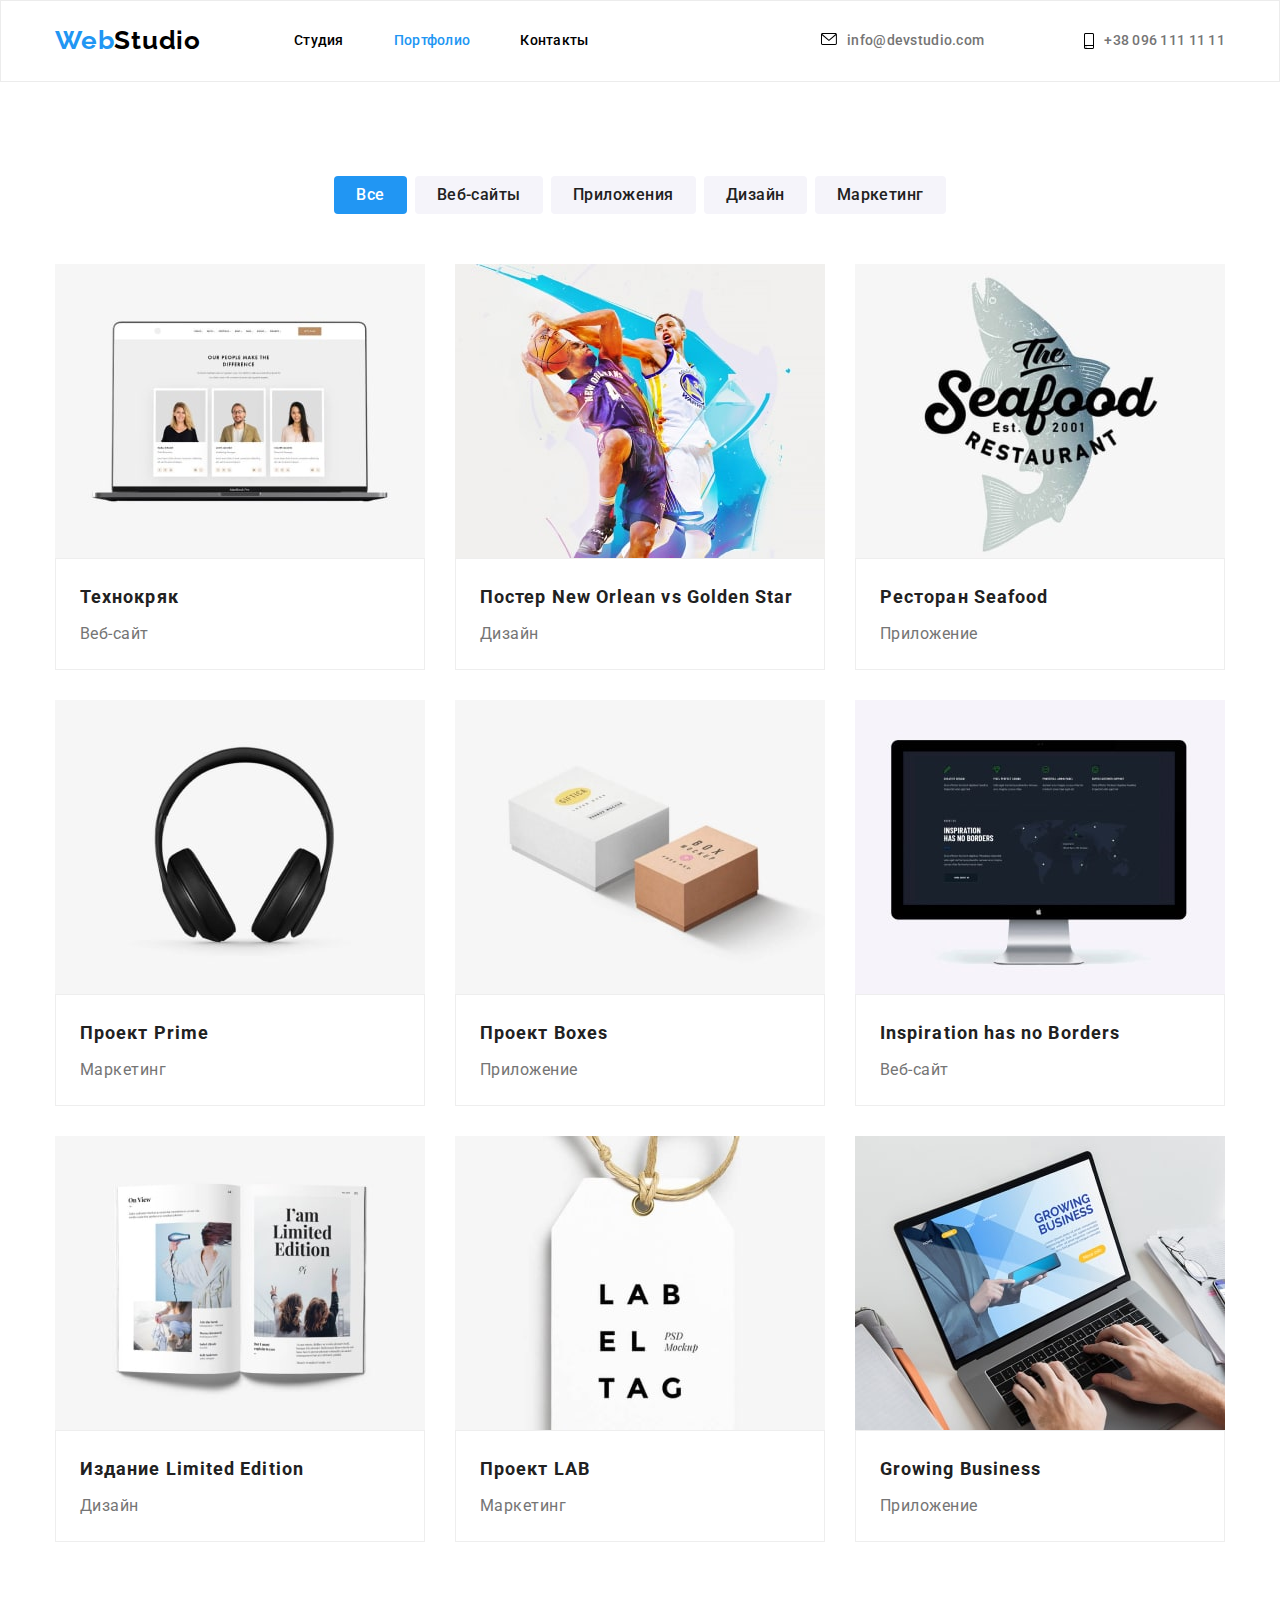
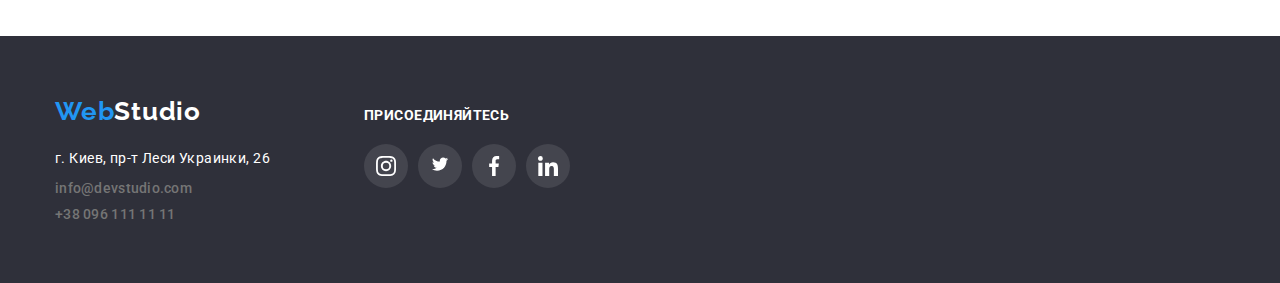
==== portfolio.html @ 5e7310dd "добавлено модальное окно" ====
<!DOCTYPE html>
<html lang="ru">
  <head>
    <meta charset="UTF-8" />
    <meta http-equiv="X-UA-Compatible" content="IE=edge" />
    <meta name="viewport" content="width=device-width, initial-scale=1.0" />
    <title>Document</title>
    <link rel="preconnect" href="https://fonts.googleapis.com" />
    <link rel="preconnect" href="https://fonts.gstatic.com" crossorigin />
    <link
      href="https://fonts.googleapis.com/css2?family=Raleway:wght@400;700&family=Roboto:wght@400;500;700;900&display=swap"
      rel="stylesheet"
    />
    <link rel="stylesheet" href="https://cdnjs.cloudflare.com/ajax/libs/modern-normalize/1.1.0/modern-normalize.min.css"
    />
    <link rel="stylesheet" href="./css/styles.css" />
  </head>

  <body>
    <header class="page-header">
      <div class="container">
        <div class="container-feature">
        <nav class="site-nav">
          <a href="./index.html" lang="en" class="logo link"
            >Web<span class="logo-color">Studio</span></a
          >
          <ul class="list nav-list">
            <li class="nav-item">
              <a href="./index.html" class="nav-link link">Студия</a>
            </li>
            <li class="nav-item">
              <a href="./portfolio.html" class="nav-link link current"
                >Портфолио</a
              >
            </li>
            <li class="nav-item">
              <a href="" class="nav-link link">Контакты</a>
            </li>
          </ul>
        </nav>
        <ul class="site-contacts list">
          <li class="contacts-item">
            <a href="mailto:info@devstudio.com" class="contacts-link link"> <svg class="contacts-icon-letter " width="16"
                height="12">
                <use href=./images/svg/sprite.svg#icon-envelope></use>
              </svg>info@devstudio.com</a>
          </li>
          <li class="contacts-item">
            <a href="tel:+380961111111" class="contacts-link link"> <svg class="contacts-icon-tel" width="10" height="16">
                <use href=./images/svg/sprite.svg#icon-smartphone></use>
              </svg>+38 096 111 11 11</a>
          </li>
        </ul>
      </div>
      </div>
    </header>
    <main>
    <section class="projects-section section">
        <div class="container">
          <h1 class="hero-title hidden-title">Примеры работ</h1>
          <ul class="filter list">
            <li class="filter-list-item">
              <button type="button" class="hero-button filter-button  current">Все</button>
            </li>
            <li class="filter-list-item">
              <button type="button" class="hero-button filter-button">Веб-сайты</button>
            </li>
            <li class="filter-list-item">
              <button type="button" class="hero-button filter-button">Приложения</button>
            </li>
            <li class="filter-list-item">
              <button type="button" class="hero-button filter-button">Дизайн</button>
            </li>
            <li class="filter-list-item">
              <button type="button" class="hero-button filter-button">Маркетинг</button>
            </li>
          </ul>
          <ul class="list projects-list">
            <li class="projects-item">
                <a href="" class="projects-item-link link">
                    <img
                        src="./images/projects/project-1.jpg"
                        alt="Технокряк"
                        width="370"
                        height="294"
                    />
                    <div class="project-item-description">
                        <h2 class="projects-title">Технокряк</h2>
                        <p class="projects-type">Веб-сайт</p>
                    </div>
                  </a>
            </li>
            <li class="projects-item">
                <a href="" class="projects-item-link link">
                    <img
                    src="./images/projects/project-2.jpg"
                    alt="Постер New Orlean vs Golden Star"
                    width="370"
                    height="294"
                />
                    <div class="project-item-description">
                        <h2 class="projects-title">Постер New Orlean vs Golden Star</h2>
                        <p class="projects-type">Дизайн</p>
                    </div>
                </a>
            </li>
            <li class="projects-item">
                <a href="" class="projects-item-link link">
                    <img
                    src="./images/projects/project-3.jpg"
                    alt="Ресторан Seafood"
                    width="370"
                    height="294"
                />
                    <div class="project-item-description">
                        <h2 class="projects-title">Ресторан Seafood</h2>
                        <p class="projects-type">Приложение</p>
                    </div>
                  </a>
            </li>
            <li class="projects-item">
                <a href="" class="projects-item-link link">
                    <img
                        src="./images/projects/project-4.jpg"
                        alt="Проект Prime"
                        width="370"
                        height="294"
                    />
                    <div class="project-item-description">
                        <h2 class="projects-title">Проект Prime</h2>
                        <p class="projects-type">Маркетинг</p>
                    </div>
                  </a>
            </li>
            <li class="projects-item">
                <a href="" class="projects-item-link link">
                    <img
                        src="./images/projects/project-5.jpg"
                        alt="Проект Boxes"
                        width="370"
                        height="294"
                    />
                    <div class="project-item-description">
                        <h2 class="projects-title">Проект Boxes</h2>
                        <p class="projects-type">Приложение</p>
                    </div>    
                  </a>
            </li>
            <li class="projects-item">
                <a href="" class="projects-item-link link">
                    <img
                        src="./images/projects/project-6.jpg"
                        alt="Inspiration has no Borders"
                        width="370"
                        height="294"
                    />
                    <div class="project-item-description">
                        <h2 class="projects-title">Inspiration has no Borders</h2>
                        <p class="projects-type">Веб-сайт</p>
                    </div>
                  </a>
            </li>
            <li class="projects-item">
                <a href="" class="projects-item-link link">
                    <img
                        src="./images/projects/project-7.jpg"
                        alt="Издание Limited Edition"
                        width="370"
                        height="294"
                    />
                    <div class="project-item-description">
                        <h2 class="projects-title">Издание Limited Edition</h2>
                        <p class="projects-type">Дизайн</p>
                    </div>
                  </a>
            </li>
            <li class="projects-item">
                <a href="" class="projects-item-link link">
                    <img
                        src="./images/projects/project-8.jpg"
                        alt="Проект LAB"
                        width="370"
                        height="294"
                    />
                    <div class="project-item-description">
                        <h2 class="projects-title">Проект LAB</h2>
                        <p class="projects-type">Маркетинг</p>
                    </div>
                  </a>
            </li>
            <li class="projects-item">
                <a href="" class="projects-item-link link">
                    <img
                        src="./images/projects/project-9.jpg"
                        alt="Growing Business"
                        width="370"
                        height="294"
                    />
                    <div class="project-item-description">
                        <h2 class="projects-title">Growing Business</h2>
                        <p class="projects-type">Приложение</p>
                    </div>    
                  </a>
            </li>
        </ul>
        </div>
        </section>
    </main>
    <footer class="page-footer">
      <div class="container">
        <div class="footer-content">
          <div class="contact-information">
            <a href="./index.html" lang="en" class="logo link">Web<span class="logo-color">Studio</span></a>
            <address class="adr">
              <p class="adr-text">г. Киев, пр-т Леси Украинки, 26</p>
            </address>
            <ul class="site-contacts list">
              <li class="contacts-item">
                <a href="mailto:info@devstudio.com" class="contacts-link link"> info@devstudio.com</a>
              </li>
              <li class="contacts-item">
                <a href="tel:+380961111111" class="contacts-link link">+38 096 111 11 11</a>
              </li>
            </ul>
          </div>
          <div class="subscribe">
            <p class="subscribe-text">присоединяйтесь</p>
            <ul class="sosial-links">
              <li class="list sosial-item">
                <a href="" class="link sosial-link"> <svg class="sosial-icon" width="20" height="20">
                    <use href=./images/svg/sprite.svg#icon-instagram></use>
                  </svg></a>
              </li>
              <li class="list sosial-item">
                <a href="" class="link sosial-link"> <svg class="sosial-icon" width="20" height="16.25">
                    <use href=./images/svg/sprite.svg#icon-twitter></use>
                  </svg></a>
              </li>
              <li class="list sosial-item">
                <a href="" class="link sosial-link"> <svg class="sosial-icon" width="20" height="20">
                    <use href=./images/svg/sprite.svg#icon-facebook></use>
                  </svg></a>
              </li>
              <li class="list sosial-item">
                <a href="" class="link sosial-link"> <svg class="sosial-icon" width="20" height="20">
                    <use href=./images/svg/sprite.svg#icon-linkedin></use>
                  </svg></a>
              </li>
            </ul>
          </div>
        </div>
      </div>
    </footer>
  </body>
</html>
---- css/styles.css ----
:root {
  --main-title-color: #ffffff;
  --secondary-title-color: #212121;
  --main-text-color: #757575;
  --secondary-text-color: #ffffff;
  --third-text-color: #000000;
  --accent-color: #2196f3;
  --main-background-color: #ffffff;
  --secondary-background-color: #f5f4fa;
  --third-background-color: #2f303a;
}

body {
  background-color: var(--main-background-color);
  color: var(--main-text-color);
  font-family: "Roboto", sans-serif;
  font-size: 14px;
}
/*Утилиты*/
.list {
  padding: 0px;
  margin: 0px;

  list-style-type: none;
}
h1,
h2,
h3,
p {
  margin: 0px;
}

img {
  display: block;
  max-width: 100%;
  height: auto;
}

/*----------Index html-----------*/
.hidden-title {
  visibility: hidden;
  position: absolute;
  clip: rect(0 0 0 0);
  width: 1px;
  height: 1px;
  margin: -1px;
  padding: 0;
  overflow: hidden;
  border: 0;
}
.nav-link:hover,
.contacts-link:hover,
.nav-link:focus,
.contacts-link:focus {
  color: var(--accent-color);
  fill: #2196f3;
}
.logo {
  margin-right: 93px;
  padding-top: 24px;
  padding-bottom: 25px;

  font-weight: 700;
  font-size: 26px;
  line-height: 1.19;
  letter-spacing: 0.03em;
  color: var(--accent-color);
  font-family: "Raleway", sans-serif;
}
.logo-color {
  color: var(--third-text-color);
}

.link {
  text-decoration: none;
  display: block;
}

.page-header .contacts-link {
  padding-top: 32px;
  padding-bottom: 32px;
}

.page-footer .contacts-link {
  display: inline-block;
}

.contacts-link {
  color: var(--main-text-color);
  font-weight: 500;
  /*font-size: 14px;*/
  line-height: 1.14;
  letter-spacing: 0.02em;
  font-style: normal;
}

/*----------HERO Section------------*/
.hero-section {
  /*outline: 1px solid red;*/
  text-align: center;
  padding-bottom: 200px;
  padding-top: 200px;
  background-color: var(--third-background-color);
}

.overlay {
  max-width: 1600px;
  height: 600px;
  margin-left: auto;
  margin-right: auto;
  background-image: linear-gradient(
      to right,
      rgba(47, 48, 58, 0.4),
      rgba(47, 48, 58, 0.4)
    ),
    url(../images/hero/hero-bg.jpg);
  background-repeat: no-repeat;
  background-position: center;
  background-size: cover;
}

/*----Модальное окно-----*/

.backdrop {
  position: fixed;
  left: 0;
  top: 0;

  width: 100%;
  height: 100%;

  background: rgba(0, 0, 0, 0.2);
}

.backdrop.is-hidden {
  opacity: 0;
  pointer-events: none;
}

.modal {
  position: absolute;
  top: 50%;
  left: 50%;
  transform: translate(-50%, -50%);

  min-width: 528px;
  min-height: 581px;
  border-radius: 4px;

  background-color: var(--main-background-color);
}
.button-modal-close {
  position: absolute;
  width: 30px;
  height: 30px;
  border-radius: 50%;
  border: 1px solid rgba(0, 0, 0, 0.1);
  padding: 5px;
  top: 8px;
  right: 8px;
}

.modal-close-icon {
  width: 18px;
  height: 18px;
}

.page-header {
  background-color: var(--main-background-color);
  border: 1px solid #ececec;
}
.hero-title {
  margin-bottom: 30px;
  width: 696px;
  margin-left: auto;
  margin-right: auto;
  text-align: center;

  font-weight: 900;
  font-size: 44px;
  line-height: 1.36;
  letter-spacing: 0.06em;
  text-transform: uppercase;
  color: var(--main-title-color);
}
.hero-button {
  /*margin-bottom: 200px;*/
  font-weight: 500;
  font-size: 16px;
  line-height: 1.62;
  text-align: center;
  letter-spacing: 0.03em;
  color: var(--secondary-title-color);
  background-color: var(--secondary-background-color);
  border: none;
  border-radius: 4px;
  cursor: pointer;
}

.main-button:hover,
.main-button:focus {
  box-shadow: 0 10px 10px rgba(0, 0, 0, 0.22);
}

.hero-button:focus,
.hero-button:hover {
  color: var(--secondary-text-color);
  background-color: var(--accent-color);
}

.works-section,
.key-text-section {
  background-color: var(--main-background-color);
}
.background-icon {
  width: 270px;
  height: 120px;
  background-color: var(--secondary-background-color);
  margin-bottom: 30px;
  background-repeat: no-repeat;
  background-position: 50% 50%;
  background-size: 65, 32px 70px;
}
.antenna {
  background-image: url(../images/svg/antenna.svg);
}
.clock {
  background-image: url(../images/svg/clock.svg);
}
.diagram {
  background-image: url(../images/svg/diagram.svg);
}
.astronaut {
  background-image: url(../images/svg/astronaut.svg);
}

.works-section {
  padding-bottom: 94px;
}

.works-title,
.team-title,
.clients-title {
  font-weight: 700;
  font-size: 36px;
  line-height: 1.16;
  text-align: center;
  letter-spacing: 0.03em;
  color: var(--secondary-title-color);
}

.features {
  margin-bottom: 10px;

  font-weight: 700;
  /*font-size: 14px;*/
  line-height: 1.14;
  letter-spacing: 0.03em;
  text-transform: uppercase;
  color: var(--secondary-title-color);
}
.features-text {
  /*font-size: 14px;*/
  line-height: 1.71;
  letter-spacing: 0.03em;
  color: var(--main-text-color);
}
.team-member {
  font-weight: 500;
  font-size: 16px;
  line-height: 1.19;
  text-align: center;
  letter-spacing: 0.03em;
  color: var(--secondary-title-color);
}
.team-profession {
  font-size: 16px;
  line-height: 1.19;
  text-align: center;
  letter-spacing: 0.03em;
  color: var(--main-text-color);
}
.team-item-description {
  margin-bottom: 16px;
}
.team-section {
  background-color: var(--secondary-background-color);
}
/*--------------Footer-----------------*/
.adr-text {
  /*font-size: 14px;*/
  line-height: 1.71;
  letter-spacing: 0.03em;
  color: var(--secondary-text-color);
  font-style: normal;
}
.page-footer {
  background-color: var(--third-background-color);
  padding-top: 60px;
  padding-bottom: 60px;
}
/*------------Portfolio--------------*/
.projects-section {
  background-color: var(--main-background-color);
}
.projects-title {
  font-weight: 700;
  font-size: 18px;
  line-height: 2;
  letter-spacing: 0.06em;
  color: var(--secondary-title-color);
}
.projects-type {
  font-size: 16px;
  line-height: 1.88;
  letter-spacing: 0.03em;
  color: var(--main-text-color);
}
.filter .hero-button.current {
  color: var(--secondary-text-color);
  background-color: var(--accent-color);
}
.site-nav .nav-link.current {
  color: var(--accent-color);
}
.page-footer .logo-color {
  color: var(--main-title-color);
}

.site-nav {
  display: flex;
  align-items: center;
  justify-content: center;
}
.key-text-list {
  display: flex;
}
.team-list {
  display: flex;
}

.works-list {
  display: flex;
}
.works-list-item:not(:last-child) {
  margin-right: 30px;
}
.filter {
  display: flex;
  justify-content: center;
  margin-bottom: 50px;
}
.filter-list-item:not(:last-child) {
  margin-right: 8px;
}
.projects-list {
  display: flex;
  flex-wrap: wrap;
  /*padding: 0px;
  margin: 0px;*/
  margin-left: -30px;
  margin-top: -30px;
}

.projects-item {
  flex-basis: calc(100% / 3 - 30px);
  margin-left: 30px;
  margin-top: 30px;
}
/*.projects-item:nth-child(3n) {
  margin-right: 0px;
}*/

.nav-list {
  display: flex;
  margin-bottom: 0px;
  margin-top: 0px;
  margin-left: 0px;
  padding-left: 0px;
}
.nav-item:not(:last-child) {
  margin-right: 50px;
}
nav-item {
  display: flex;
}

.nav-link {
  padding-top: 32px;
  padding-bottom: 32px;

  font-weight: 500;
  /*font-size: 14px;*/
  line-height: 1.14;
  letter-spacing: 0.02em;
  color: var(--third-text-color);
}
.container {
  width: 1200px;
  padding-left: 15px;
  padding-right: 15px;
  margin: 0 auto;

  /*background-color: turquoise;*/
  /*outline: 1px solid tomato;*/
}
.container-feature {
  display: flex;
  align-items: center;
  justify-content: center;
}

.site-contacts {
  display: flex;
  margin-left: auto;
  padding-left: 0px;
}
.page-header .contacts-item:not(:last-child) {
  margin-right: 50px;
}

.page-header .site-contacts .contacts-item + .contacts-item {
  margin-left: 50px;
}

.main-button {
  color: var(--secondary-text-color);
  background-color: var(--accent-color);
  padding: 10px 32px;
  text-align: center;
  display: inlne-block;
}
.filter-button {
  padding: 6px 22px;
}
.key-text-item:not(:last-child) {
  margin-right: 30px;
}
.key-text-item {
  width: 270px;
}

.key-text-section {
  display: flex;
  align-items: center;
  justify-content: center;
}
.works-title {
  margin-bottom: 50px;
}

.team-title {
  margin-bottom: 50px;
}
.team-foto {
  margin-bottom: 30px;
}
.team-member {
  margin-bottom: 10px;
}

/*.projects-item:nth-child(-n + 3) {
  margin-bottom: 30px;
}*/

.page-footer .adr-text {
  display: block;
  margin-bottom: 9px;
}
.page-footer .site-contacts {
  display: inline-block;
}
.page-footer .logo {
  display: block;
  padding-top: 0px;
  padding-bottom: 0px;
  margin-bottom: 20px;
}

.page-footer .contacts-item:not(:last-child) {
  margin-bottom: 9px;
}

/*Portfolio*/

.project-item-description {
  padding: 20px 24px;
  border: 1px solid #eeeeee;
}

.projects-item-link:focus,
.projects-item-link:hover {
  box-shadow: 0px 4px 4px rgba(0, 0, 0, 0.25);
}

.projects-title {
  margin-bottom: 4px;
}
.team-item {
  margin-bottom: 30px;
  background-color: var(--main-background-color);
  box-shadow: 0px 1px 3px rgba(0, 0, 0, 0.12), 0px 1px 1px rgba(0, 0, 0, 0.14),
    0px 2px 1px rgba(0, 0, 0, 0.2);
  border: 0px solid #ffffff;
  border-bottom-right-radius: 4px;
  border-bottom-left-radius: 4px;
}
.team-item:not(:last-child) {
  margin-right: 30px;
}

.section {
  padding-top: 94px;
  padding-bottom: 94px;
}

.contacts-icon-tel {
  margin-right: 10px;
  vertical-align: middle;
}

.contacts-icon-letter {
  margin-right: 10px;
  vertical-align: baseline;
}

.contacts-icon-letter:focus,
.contacts-icon-letter:hover,
.contacts-icon-tel:focus,
.contacts-icon-tel:hover {
  fill: #2196f3;
}

.contacts-item:focus,
.contacts-item:hover {
  fill: #2196f3;
}

.sosial-links {
  display: flex;
  margin-bottom: 30px;
  margin-left: 32px;
  margin-right: 32px;
  padding: 0;
}

.sosial-link {
  width: 44px;
  height: 44px;
  padding: 0;
  border: none;
  fill: #afb1b8;
  border-radius: 50%;
  padding: 12px 12px;
}
.sosial-link:hover,
.sosial-link:focus {
  fill: #ffffff;
  background-color: #2196f3;
}

.sosial-item:not(:last-child) {
  margin-right: 10px;
}
.clients-title {
  margin-bottom: 50px;
}
.clients-list {
  display: flex;
  margin-left: auto;
  margin-right: auto;
  padding: 0;
}
.clients-item:not(:last-child) {
  margin-right: 30px;
}

.clients-link {
  width: 170px;
  height: 92px;
  border: 1px solid #afb1b8;
  border-radius: 4px;
}

.clients-icon {
  fill: #afb1b8;
  margin: 16px 32px;
}
.clients-link:hover,
.clients-link:focus {
  border: 1px solid #2196f3;
  border-radius: 4px;
}
.clients-item:hover .clients-icon,
.clients-link:focus .clients-icon {
  fill: #2196f3;
}

.subscribe-text {
  text-transform: uppercase;
  font-weight: bold;
  font-style: normal;
  line-height: 1.14;
  letter-spacing: 0.03em;
  text-transform: uppercase;
  color: var(--secondary-text-color);
  margin-bottom: 20px;
}

.footer-content {
  display: flex;
  align-items: baseline;
}
.contact-information {
  margin-right: 70px;
}

.page-footer .sosial-links {
  margin: 0;
}

.page-footer .sosial-link {
  fill: #ffffff;
  background-color: rgba(255, 255, 255, 0.1);
}

.page-footer .sosial-link:hover,
.page-footer .sosial-link:focus {
  fill: #ffffff;
  background-color: #2196f3;
}
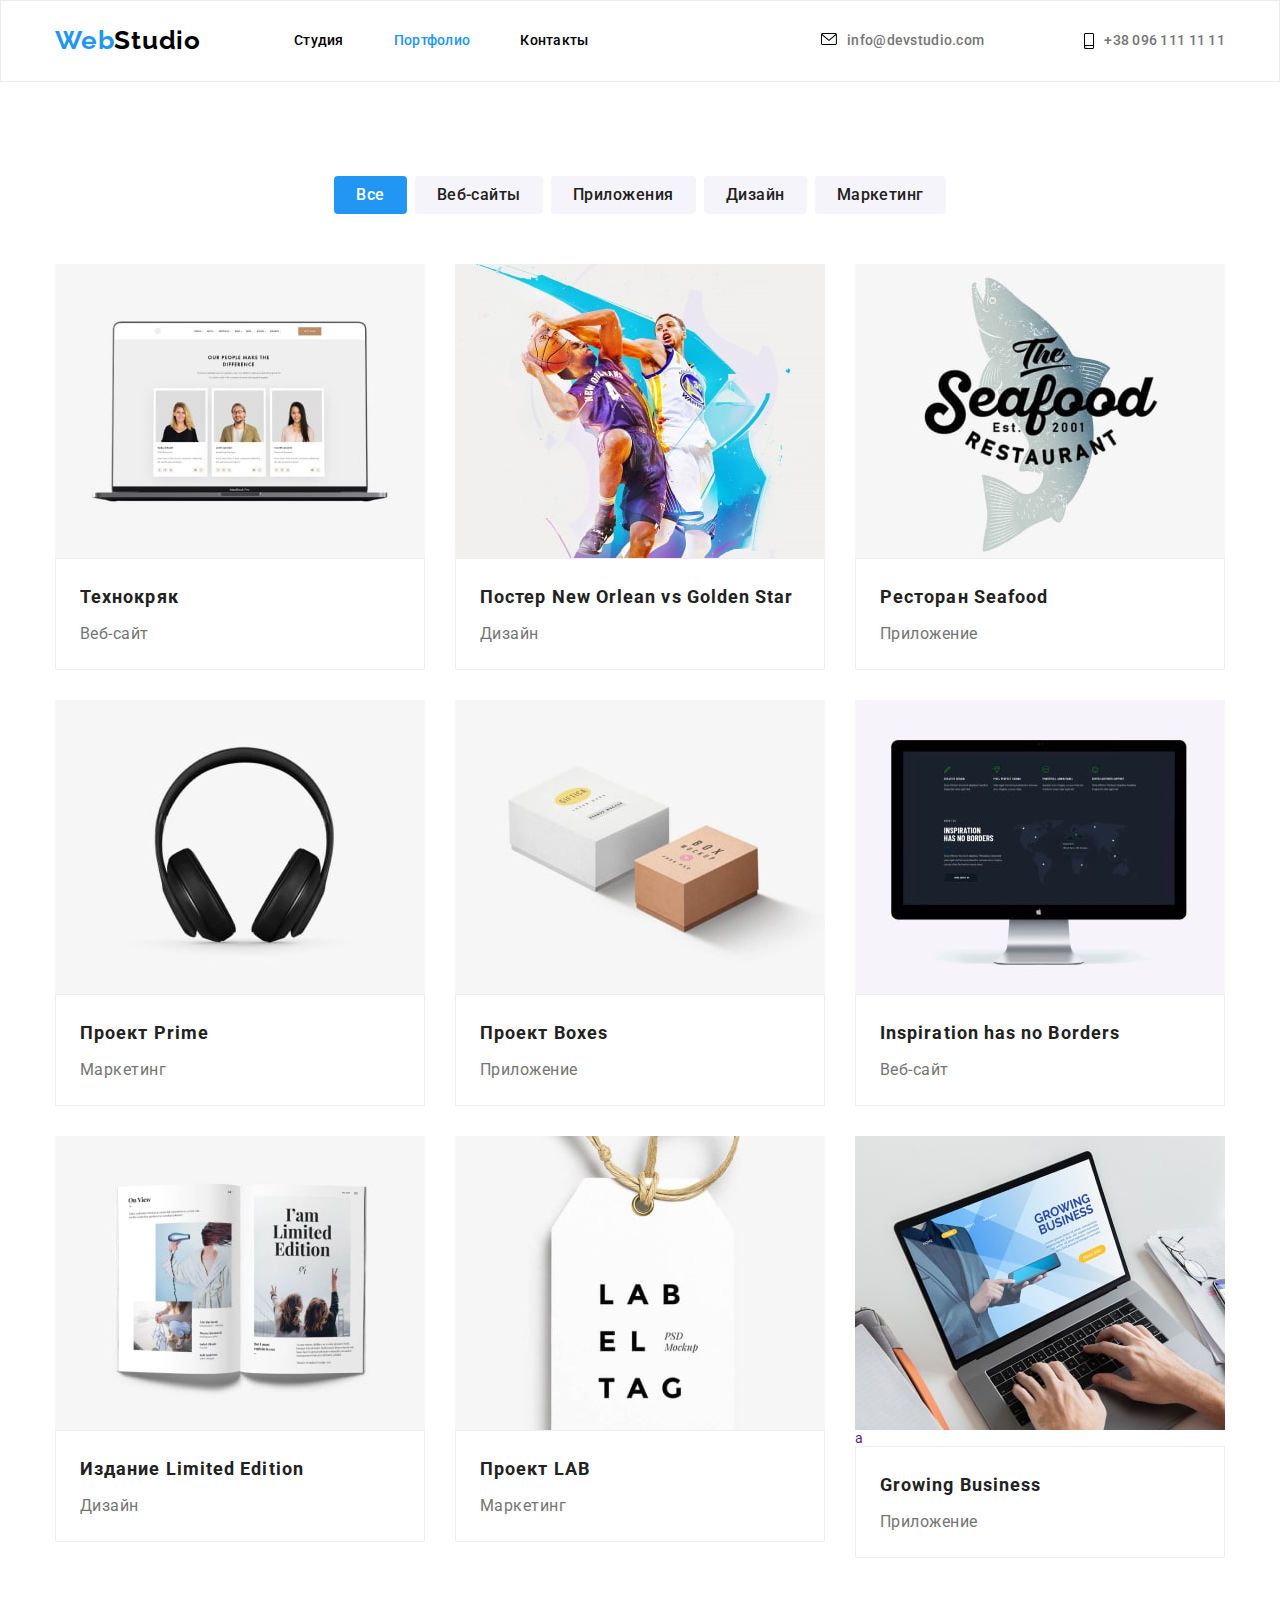
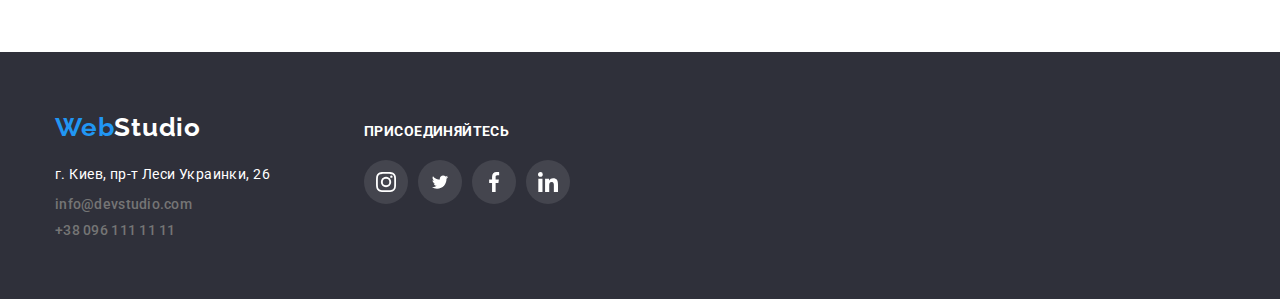
==== commit 35482fbe: "верстка по макету завершена" ====
--- a/portfolio.html
+++ b/portfolio.html
@@ -78,12 +78,16 @@
           <ul class="list projects-list">
             <li class="projects-item">
                 <a href="" class="projects-item-link link">
-                    <img
-                        src="./images/projects/project-1.jpg"
-                        alt="Технокряк"
-                        width="370"
-                        height="294"
-                    />
+                    <div class="projects-overlay">
+                        <img 
+                            src="./images/projects/project-1.jpg"
+                            alt="Технокряк"
+                            width="370"
+                            height="294"
+                        />
+                        <p class="projects-overlay-text">Технокряк это современная площадка распространения коронавируса. Компании используют эту платформу для цифрового
+                        шпионажа и атак на защищённые сервера конкурентов.</p>
+                    </div>
                     <div class="project-item-description">
                         <h2 class="projects-title">Технокряк</h2>
                         <p class="projects-type">Веб-сайт</p>
@@ -92,12 +96,15 @@
             </li>
             <li class="projects-item">
                 <a href="" class="projects-item-link link">
-                    <img
-                    src="./images/projects/project-2.jpg"
-                    alt="Постер New Orlean vs Golden Star"
-                    width="370"
-                    height="294"
-                />
+                    <div class="projects-overlay">
+                      <img
+                      src="./images/projects/project-2.jpg"
+                      alt="Постер New Orlean vs Golden Star"
+                      width="370"
+                      height="294"
+                      />
+                      <p class="projects-overlay-text">Lorem, ipsum dolor sit amet consectetur adipisicing elit. Vero natus consequatur ad quibusdam placeat voluptatem corporis rem, deleniti quaerat delectus sapiente. Facilis, quia reprehenderit ducimus quod alias fugiat expedita eos.</p>
+                    </div>
                     <div class="project-item-description">
                         <h2 class="projects-title">Постер New Orlean vs Golden Star</h2>
                         <p class="projects-type">Дизайн</p>
@@ -106,12 +113,17 @@
             </li>
             <li class="projects-item">
                 <a href="" class="projects-item-link link">
-                    <img
-                    src="./images/projects/project-3.jpg"
-                    alt="Ресторан Seafood"
-                    width="370"
-                    height="294"
-                />
+                    <div class="projects-overlay">
+                      <img
+                      src="./images/projects/project-3.jpg"
+                      alt="Ресторан Seafood"
+                      width="370"
+                      height="294"
+                      />
+                      <p class="projects-overlay-text">Lorem, ipsum dolor sit amet consectetur adipisicing elit. Vero natus consequatur ad
+                        quibusdam placeat voluptatem corporis rem, deleniti quaerat delectus sapiente. Facilis, quia reprehenderit ducimus
+                        quod alias fugiat expedita eos.</p>
+                    </div>
                     <div class="project-item-description">
                         <h2 class="projects-title">Ресторан Seafood</h2>
                         <p class="projects-type">Приложение</p>
@@ -120,12 +132,17 @@
             </li>
             <li class="projects-item">
                 <a href="" class="projects-item-link link">
-                    <img
-                        src="./images/projects/project-4.jpg"
-                        alt="Проект Prime"
-                        width="370"
-                        height="294"
-                    />
+                    <div class="projects-overlay">
+                      <img
+                      src="./images/projects/project-4.jpg"
+                      alt="Проект Prime"
+                      width="370"
+                      height="294"
+                      />
+                      <p class="projects-overlay-text">Lorem, ipsum dolor sit amet consectetur adipisicing elit. Vero natus consequatur ad
+                        quibusdam placeat voluptatem corporis rem, deleniti quaerat delectus sapiente. Facilis, quia reprehenderit ducimus
+                        quod alias fugiat expedita eos.</p>
+                    </div>
                     <div class="project-item-description">
                         <h2 class="projects-title">Проект Prime</h2>
                         <p class="projects-type">Маркетинг</p>
@@ -134,12 +151,17 @@
             </li>
             <li class="projects-item">
                 <a href="" class="projects-item-link link">
-                    <img
-                        src="./images/projects/project-5.jpg"
-                        alt="Проект Boxes"
-                        width="370"
-                        height="294"
-                    />
+                    <div class="projects-overlay">
+                      <img
+                      src="./images/projects/project-5.jpg"
+                      alt="Проект Boxes"
+                      width="370"
+                      height="294"
+                      />
+                      <p class="projects-overlay-text">Lorem, ipsum dolor sit amet consectetur adipisicing elit. Vero natus consequatur ad
+                        quibusdam placeat voluptatem corporis rem, deleniti quaerat delectus sapiente. Facilis, quia reprehenderit ducimus
+                        quod alias fugiat expedita eos.</p>
+                    </div>
                     <div class="project-item-description">
                         <h2 class="projects-title">Проект Boxes</h2>
                         <p class="projects-type">Приложение</p>
@@ -148,12 +170,17 @@
             </li>
             <li class="projects-item">
                 <a href="" class="projects-item-link link">
-                    <img
-                        src="./images/projects/project-6.jpg"
-                        alt="Inspiration has no Borders"
-                        width="370"
-                        height="294"
-                    />
+                    <div class="projects-overlay">
+                      <img
+                      src="./images/projects/project-6.jpg"
+                      alt="Inspiration has no Borders"
+                      width="370"
+                      height="294"
+                      />
+                      <p class="projects-overlay-text">Lorem, ipsum dolor sit amet consectetur adipisicing elit. Vero natus consequatur ad
+                        quibusdam placeat voluptatem corporis rem, deleniti quaerat delectus sapiente. Facilis, quia reprehenderit ducimus
+                        quod alias fugiat expedita eos.</p>
+                    </div>
                     <div class="project-item-description">
                         <h2 class="projects-title">Inspiration has no Borders</h2>
                         <p class="projects-type">Веб-сайт</p>
@@ -162,12 +189,17 @@
             </li>
             <li class="projects-item">
                 <a href="" class="projects-item-link link">
-                    <img
-                        src="./images/projects/project-7.jpg"
-                        alt="Издание Limited Edition"
-                        width="370"
-                        height="294"
-                    />
+                    <div class="projects-overlay">
+                      <img
+                          src="./images/projects/project-7.jpg"
+                          alt="Издание Limited Edition"
+                          width="370"
+                          height="294"
+                      />
+                      <p class="projects-overlay-text">Lorem, ipsum dolor sit amet consectetur adipisicing elit. Vero natus consequatur ad
+                        quibusdam placeat voluptatem corporis rem, deleniti quaerat delectus sapiente. Facilis, quia reprehenderit ducimus
+                        quod alias fugiat expedita eos.</p>
+                    </div>
                     <div class="project-item-description">
                         <h2 class="projects-title">Издание Limited Edition</h2>
                         <p class="projects-type">Дизайн</p>
@@ -176,12 +208,17 @@
             </li>
             <li class="projects-item">
                 <a href="" class="projects-item-link link">
-                    <img
-                        src="./images/projects/project-8.jpg"
-                        alt="Проект LAB"
-                        width="370"
-                        height="294"
-                    />
+                    <div class="projects-overlay">
+                      <img
+                          src="./images/projects/project-8.jpg"
+                          alt="Проект LAB"
+                          width="370"
+                          height="294"
+                      />
+                      <p class="projects-overlay-text">Lorem, ipsum dolor sit amet consectetur adipisicing elit. Vero natus consequatur ad
+                        quibusdam placeat voluptatem corporis rem, deleniti quaerat delectus sapiente. Facilis, quia reprehenderit ducimus
+                        quod alias fugiat expedita eos.</p>
+                    </div>
                     <div class="project-item-description">
                         <h2 class="projects-title">Проект LAB</h2>
                         <p class="projects-type">Маркетинг</p>
@@ -190,12 +227,17 @@
             </li>
             <li class="projects-item">
                 <a href="" class="projects-item-link link">
-                    <img
-                        src="./images/projects/project-9.jpg"
-                        alt="Growing Business"
-                        width="370"
-                        height="294"
-                    />
+                    <div class="projects-overlay">
+                      <img
+                          src="./images/projects/project-9.jpg"
+                          alt="Growing Business"
+                          width="370"
+                          height="294"
+                      />a
+                      <p class="projects-overlay-text">Lorem, ipsum dolor sit amet consectetur adipisicing elit. Vero natus consequatur ad
+                        quibusdam placeat voluptatem corporis rem, deleniti quaerat delectus sapiente. Facilis, quia reprehenderit ducimus
+                        quod alias fugiat expedita eos.</p>
+                    </div>
                     <div class="project-item-description">
                         <h2 class="projects-title">Growing Business</h2>
                         <p class="projects-type">Приложение</p>
--- a/css/styles.css
+++ b/css/styles.css
@@ -8,6 +8,7 @@
   --main-background-color: #ffffff;
   --secondary-background-color: #f5f4fa;
   --third-background-color: #2f303a;
+  --timing-function: cubic-bezier(0.4, 0, 0.2, 1);
 }
 
 body {
@@ -74,6 +75,8 @@
 .link {
   text-decoration: none;
   display: block;
+  transition: color 250ms var(--timing-function);
+  transition: fill 250ms var(--timing-function);
 }
 
 .page-header .contacts-link {
@@ -92,6 +95,7 @@
   line-height: 1.14;
   letter-spacing: 0.02em;
   font-style: normal;
+  transition: color 250ms var(--timing-function);
 }
 
 /*----------HERO Section------------*/
@@ -120,7 +124,11 @@
 }
 
 /*----Модальное окно-----*/
-
+.backdrop.is-hidden {
+  opacity: 0;
+  visibility: hidden;
+  pointer-events: none;
+}
 .backdrop {
   position: fixed;
   left: 0;
@@ -130,13 +138,12 @@
   height: 100%;
 
   background: rgba(0, 0, 0, 0.2);
-}
-
-.backdrop.is-hidden {
-  opacity: 0;
-  pointer-events: none;
-}
-
+  opacity: 1;
+  transition: opacity 250ms var(--timing-function);
+}
+.backdrop.is-hidden .modal {
+  transform: translate(-50%, -50%) scale(0.9);
+}
 .modal {
   position: absolute;
   top: 50%;
@@ -148,6 +155,8 @@
   border-radius: 4px;
 
   background-color: var(--main-background-color);
+  transform: translate(-50%, -50%) scale(1);
+  transition: transform 250ms var(--timing-function);
 }
 .button-modal-close {
   position: absolute;
@@ -195,6 +204,7 @@
   border: none;
   border-radius: 4px;
   cursor: pointer;
+  transition: background-color 250ms var(--timing-function);
 }
 
 .main-button:hover,
@@ -206,6 +216,7 @@
 .hero-button:hover {
   color: var(--secondary-text-color);
   background-color: var(--accent-color);
+  box-shadow: 0px 4px 4px rgba(94, 68, 68, 0.25);
 }
 
 .works-section,
@@ -279,9 +290,11 @@
   text-align: center;
   letter-spacing: 0.03em;
   color: var(--main-text-color);
+  margin-bottom: 16px;
 }
 .team-item-description {
-  margin-bottom: 16px;
+  /*margin-bottom: 16px;*/
+  padding: 30px 32px;
 }
 .team-section {
   background-color: var(--secondary-background-color);
@@ -337,6 +350,8 @@
 }
 .team-list {
   display: flex;
+  margin-bottom: -30px;
+  margin-right: -30px;
 }
 
 .works-list {
@@ -383,9 +398,13 @@
 }
 nav-item {
   display: flex;
+
+  /*width: 100%;*/
 }
 
 .nav-link {
+  position: relative;
+
   padding-top: 32px;
   padding-bottom: 32px;
 
@@ -394,7 +413,27 @@
   line-height: 1.14;
   letter-spacing: 0.02em;
   color: var(--third-text-color);
-}
+  transition: color 250ms var(--timing-function);
+}
+
+.nav-link::after {
+  content: "";
+  position: absolute;
+  left: 0;
+  bottom: 0;
+  display: block;
+  width: 0%;
+  height: 4px;
+  background-color: var(--accent-color);
+  opacity: 0;
+  transition: opacity 250ms var(--timing-function);
+  transition: width 250ms var(--timing-function);
+}
+.nav-link:hover::after {
+  opacity: 1;
+  width: 100%;
+}
+
 .container {
   width: 1200px;
   padding-left: 15px;
@@ -429,6 +468,7 @@
   padding: 10px 32px;
   text-align: center;
   display: inlne-block;
+  transition: color 250ms var(--timing-function);
 }
 .filter-button {
   padding: 6px 22px;
@@ -452,9 +492,9 @@
 .team-title {
   margin-bottom: 50px;
 }
-.team-foto {
+/*.team-foto {
   margin-bottom: 30px;
-}
+}*/
 .team-member {
   margin-bottom: 10px;
 }
@@ -490,14 +530,46 @@
 
 .projects-item-link:focus,
 .projects-item-link:hover {
-  box-shadow: 0px 4px 4px rgba(0, 0, 0, 0.25);
+  box-shadow: 0px 4px 4px rgba(94, 68, 68, 0.25);
+  transition: box-shadow 250ms var(--timing-function);
+}
+.projects-overlay {
+  position: relative;
+  overflow: hidden;
+}
+
+.projects-overlay-text {
+  position: absolute;
+  top: 0;
+  left: 0;
+  height: 100%;
+  background-color: rgba(33, 150, 243, 0.9);
+  padding: 63px 24px;
+
+  font-size: 18px;
+  line-height: 1.56;
+  /* or 156% */
+  letter-spacing: 0.03em;
+  color: var(--secondary-text-color);
+  overflow: hidden;
+  transform: translatey(100%);
+  opacity: 0;
+  transition: transform 250ms var(--timing-function);
+}
+
+.projects-item:hover .projects-overlay-text {
+  transform: translatey(0);
+  opacity: 1;
 }
 
 .projects-title {
   margin-bottom: 4px;
 }
 .team-item {
+  flex-basis: calc(100% / 4 - 30px);
   margin-bottom: 30px;
+  margin-right: 30px;
+
   background-color: var(--main-background-color);
   box-shadow: 0px 1px 3px rgba(0, 0, 0, 0.12), 0px 1px 1px rgba(0, 0, 0, 0.14),
     0px 2px 1px rgba(0, 0, 0, 0.2);
@@ -505,9 +577,9 @@
   border-bottom-right-radius: 4px;
   border-bottom-left-radius: 4px;
 }
-.team-item:not(:last-child) {
+/*.team-item:not(:last-child) {
   margin-right: 30px;
-}
+}*/
 
 .section {
   padding-top: 94px;
@@ -517,11 +589,13 @@
 .contacts-icon-tel {
   margin-right: 10px;
   vertical-align: middle;
+  transition: fill 250ms var(--timing-function);
 }
 
 .contacts-icon-letter {
   margin-right: 10px;
   vertical-align: baseline;
+  transition: fill 250ms var(--timing-function);
 }
 
 .contacts-icon-letter:focus,
@@ -538,27 +612,32 @@
 
 .sosial-links {
   display: flex;
-  margin-bottom: 30px;
-  margin-left: 32px;
-  margin-right: 32px;
+  /*margin-bottom: 30px;*/
+  /*margin-left: 32px;
+  margin-right: 32px;*/
   padding: 0;
 }
 
-.sosial-link {
-  width: 44px;
-  height: 44px;
-  padding: 0;
-  border: none;
-  fill: #afb1b8;
-  border-radius: 50%;
-  padding: 12px 12px;
-}
 .sosial-link:hover,
 .sosial-link:focus {
   fill: #ffffff;
   background-color: #2196f3;
 }
 
+.sosial-link {
+  display: flex;
+  justify-content: center;
+  align-items: center;
+
+  width: 44px;
+  height: 44px;
+  /*padding: 0;*/
+  border: none;
+  fill: #afb1b8;
+  border-radius: 50%;
+  /*padding: 12px 12px;*/
+  transition: fill 250ms var(--timing-function);
+}
 .sosial-item:not(:last-child) {
   margin-right: 10px;
 }
@@ -580,16 +659,21 @@
   height: 92px;
   border: 1px solid #afb1b8;
   border-radius: 4px;
+  display: flex;
+  justify-content: center;
+  align-items: center;
 }
 
 .clients-icon {
   fill: #afb1b8;
-  margin: 16px 32px;
+  /*margin: 16px 32px;*/
+  transition: fill 250ms var(--timing-function);
 }
 .clients-link:hover,
 .clients-link:focus {
   border: 1px solid #2196f3;
   border-radius: 4px;
+  transition: border-color 250ms var(--timing-function);
 }
 .clients-item:hover .clients-icon,
 .clients-link:focus .clients-icon {
@@ -629,3 +713,26 @@
   fill: #ffffff;
   background-color: #2196f3;
 }
+.works-list-overlay {
+  position: relative;
+  /*display: flex;*/
+}
+
+.works-list-text {
+  /*justify-content: center;
+  align-items: center;
+  display: inline-block;*/
+  position: absolute;
+  bottom: 0;
+  left: 0;
+  width: 370px;
+  height: 70px;
+  font-weight: bold;
+  line-height: 1.14;
+  text-align: center;
+  letter-spacing: 0.03em;
+  text-transform: uppercase;
+  color: #ffffff;
+  background-color: rgba(47, 48, 58, 0.8);
+  padding-top: 27px;
+}
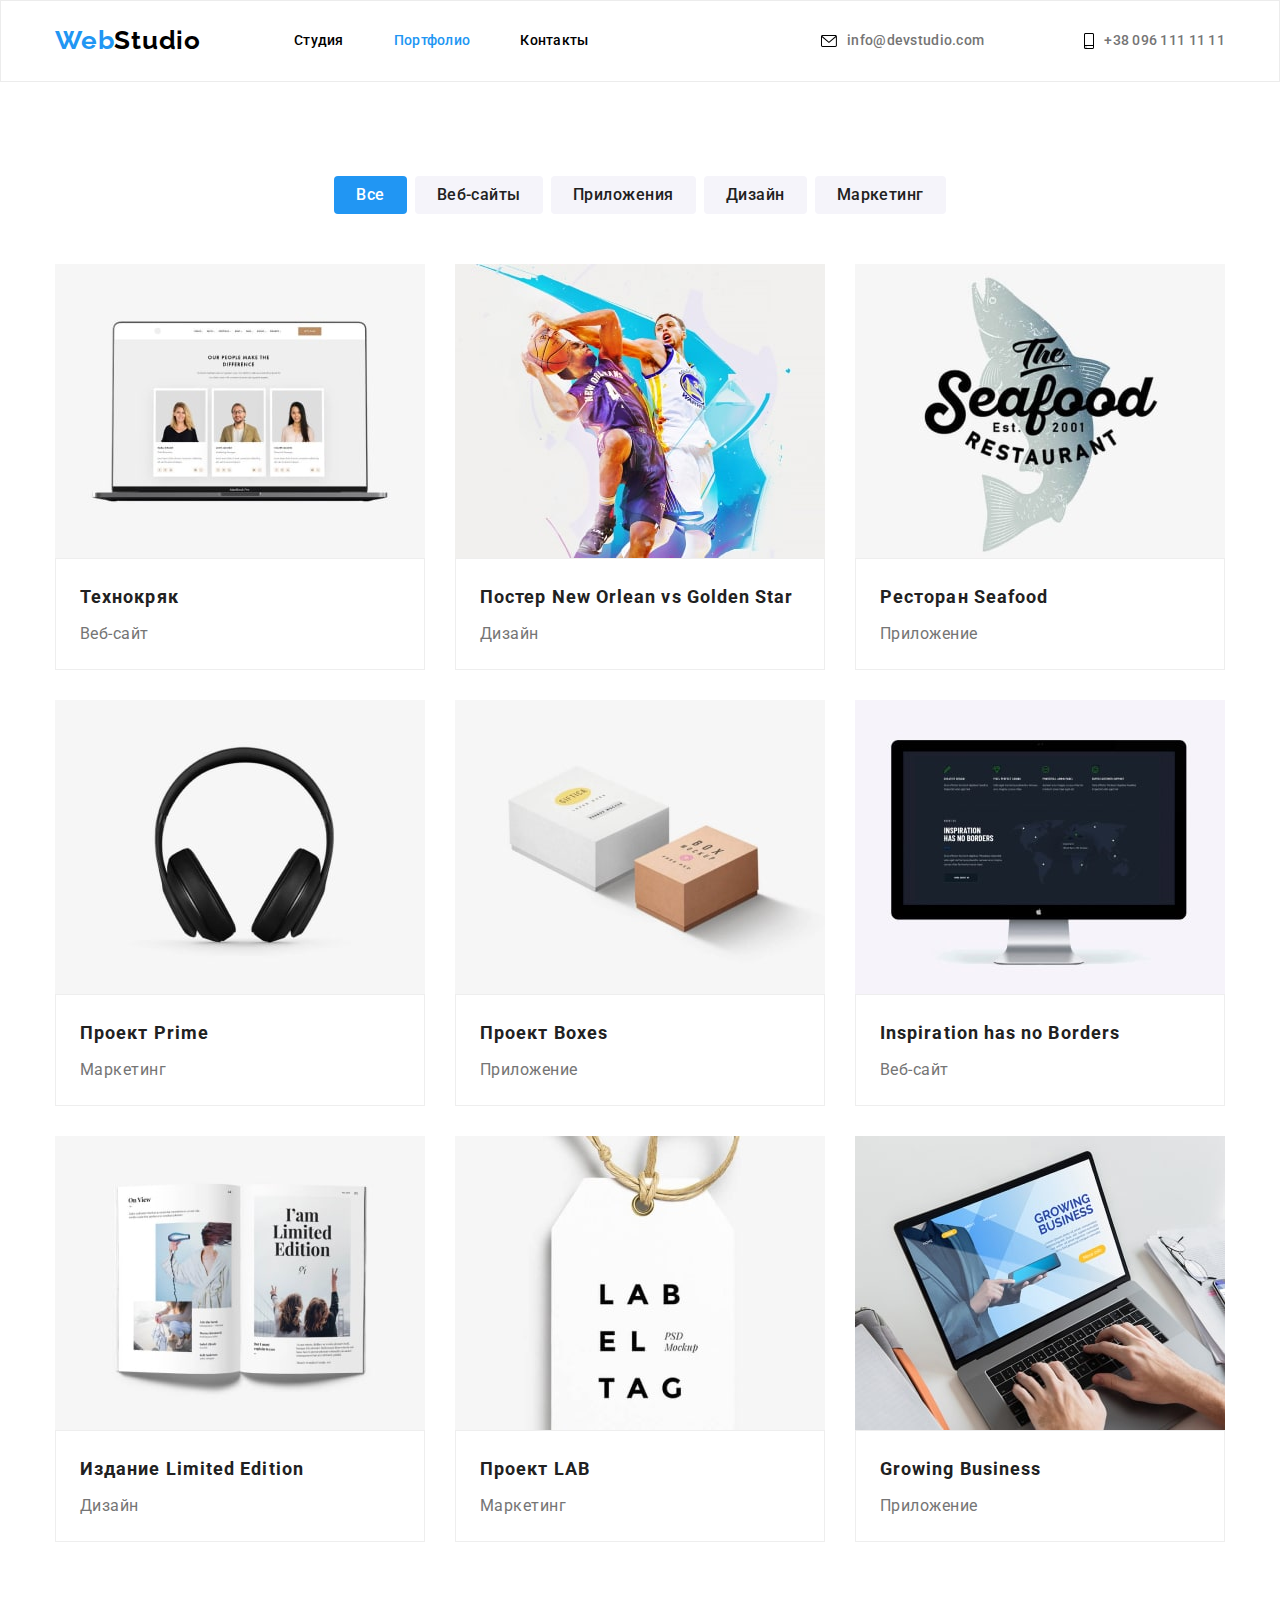
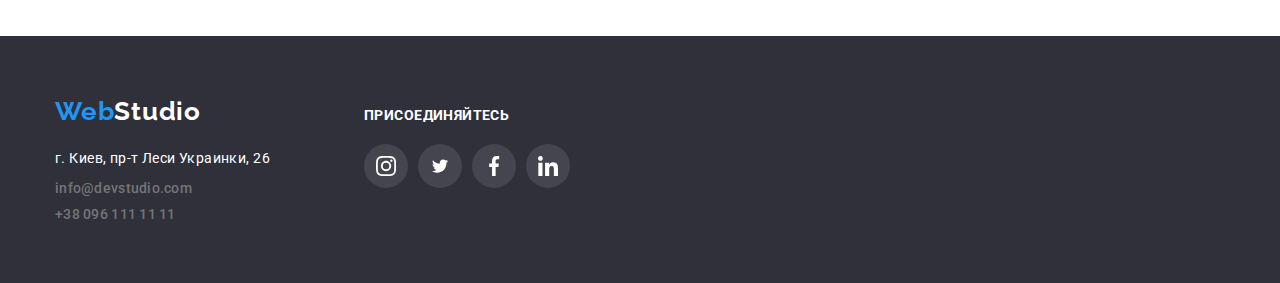
==== commit 0d9c78e4: "исправлены замечания ментора" ====
--- a/portfolio.html
+++ b/portfolio.html
@@ -233,7 +233,7 @@
                           alt="Growing Business"
                           width="370"
                           height="294"
-                      />a
+                      />
                       <p class="projects-overlay-text">Lorem, ipsum dolor sit amet consectetur adipisicing elit. Vero natus consequatur ad
                         quibusdam placeat voluptatem corporis rem, deleniti quaerat delectus sapiente. Facilis, quia reprehenderit ducimus
                         quod alias fugiat expedita eos.</p>
--- a/css/styles.css
+++ b/css/styles.css
@@ -75,8 +75,8 @@
 .link {
   text-decoration: none;
   display: block;
-  transition: color 250ms var(--timing-function);
-  transition: fill 250ms var(--timing-function);
+  transition: box-shadow 250ms var(--timing-function),
+    border 250ms var(--timing-function);
 }
 
 .page-header .contacts-link {
@@ -89,6 +89,8 @@
 }
 
 .contacts-link {
+  display: flex;
+  align-items: center;
   color: var(--main-text-color);
   font-weight: 500;
   /*font-size: 14px;*/
@@ -139,7 +141,8 @@
 
   background: rgba(0, 0, 0, 0.2);
   opacity: 1;
-  transition: opacity 250ms var(--timing-function);
+  transition: opacity 250ms var(--timing-function),
+    visibility 250ms var(--timing-function);
 }
 .backdrop.is-hidden .modal {
   transform: translate(-50%, -50%) scale(0.9);
@@ -204,7 +207,8 @@
   border: none;
   border-radius: 4px;
   cursor: pointer;
-  transition: background-color 250ms var(--timing-function);
+  transition: background-color 250ms var(--timing-function),
+    color 250ms var(--timing-function), box-shadow 250ms var(--timing-function);
 }
 
 .main-button:hover,
@@ -230,7 +234,7 @@
   margin-bottom: 30px;
   background-repeat: no-repeat;
   background-position: 50% 50%;
-  background-size: 65, 32px 70px;
+  /*background-size: 65, 32px 70px;*/
 }
 .antenna {
   background-image: url(../images/svg/antenna.svg);
@@ -467,7 +471,7 @@
   background-color: var(--accent-color);
   padding: 10px 32px;
   text-align: center;
-  display: inlne-block;
+  display: inline-block;
   transition: color 250ms var(--timing-function);
 }
 .filter-button {
@@ -552,13 +556,15 @@
   letter-spacing: 0.03em;
   color: var(--secondary-text-color);
   overflow: hidden;
+  opacity: 0;
   transform: translatey(100%);
-  opacity: 0;
-  transition: transform 250ms var(--timing-function);
-}
-
-.projects-item:hover .projects-overlay-text {
-  transform: translatey(0);
+  transition: transform 1250ms var(--timing-function),
+    opacity 1250ms var(--timing-function);
+}
+
+.projects-item:hover .projects-overlay-text,
+.projects-item-link:focus .projects-overlay-text {
+  transform: translatey(0%);
   opacity: 1;
 }
 
@@ -617,10 +623,13 @@
   margin-right: 32px;*/
   padding: 0;
 }
+.sosial-icon {
+  fill: currentColor;
+}
 
 .sosial-link:hover,
 .sosial-link:focus {
-  fill: #ffffff;
+  color: #ffffff;
   background-color: #2196f3;
 }
 
@@ -628,16 +637,24 @@
   display: flex;
   justify-content: center;
   align-items: center;
+  color: #afb1b8;
 
   width: 44px;
   height: 44px;
   /*padding: 0;*/
   border: none;
-  fill: #afb1b8;
+
   border-radius: 50%;
   /*padding: 12px 12px;*/
-  transition: fill 250ms var(--timing-function);
-}
+  transition: color 250ms var(--timing-function),
+    background-color 250ms var(--timing-function);
+}
+
+.page-footer .sosial-link {
+  transition: background-color 250ms var(--timing-function);
+  color: #ffffff;
+}
+
 .sosial-item:not(:last-child) {
   margin-right: 10px;
 }
@@ -662,23 +679,25 @@
   display: flex;
   justify-content: center;
   align-items: center;
+  color: #afb1b8;
 }
 
 .clients-icon {
-  fill: #afb1b8;
   /*margin: 16px 32px;*/
-  transition: fill 250ms var(--timing-function);
+  fill: currentColor;
 }
 .clients-link:hover,
 .clients-link:focus {
+  color: #2196f3;
   border: 1px solid #2196f3;
   border-radius: 4px;
-  transition: border-color 250ms var(--timing-function);
-}
-.clients-item:hover .clients-icon,
+  transition: border-color 250ms var(--timing-function),
+    color 250ms var(--timing-function);
+}
+/*.clients-item:hover .clients-icon,
 .clients-link:focus .clients-icon {
   fill: #2196f3;
-}
+}*/
 
 .subscribe-text {
   text-transform: uppercase;
@@ -715,13 +734,13 @@
 }
 .works-list-overlay {
   position: relative;
-  /*display: flex;*/
 }
 
 .works-list-text {
-  /*justify-content: center;
+  display: flex;
+  justify-content: center;
   align-items: center;
-  display: inline-block;*/
+
   position: absolute;
   bottom: 0;
   left: 0;
@@ -734,5 +753,5 @@
   text-transform: uppercase;
   color: #ffffff;
   background-color: rgba(47, 48, 58, 0.8);
-  padding-top: 27px;
-}
+  /*padding-top: 27px;*/
+}
